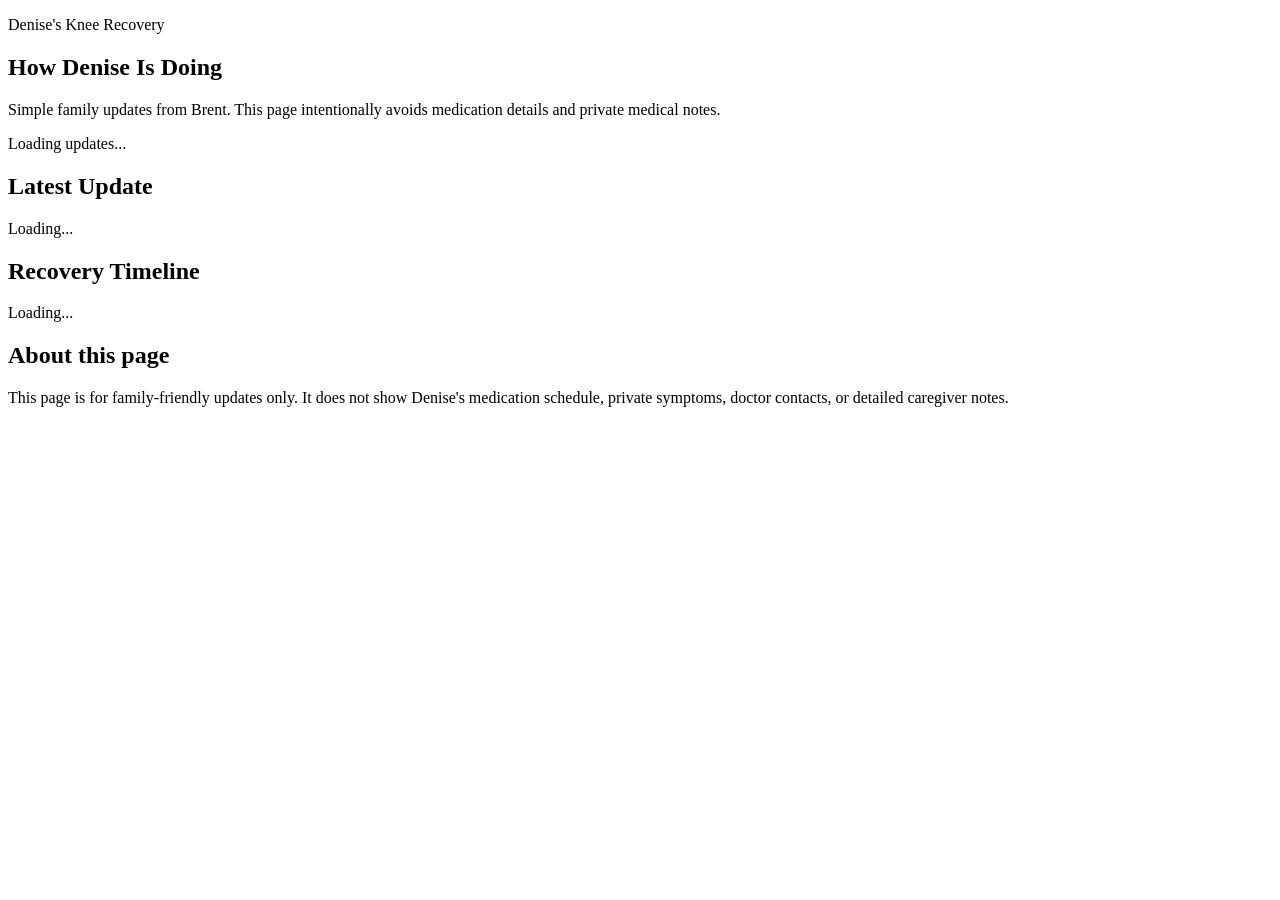
==== docs/index.html @ 3eb045d2 "Add family update page" ====
<!doctype html>
<html lang="en">
<head>
  <meta charset="utf-8" />
  <meta name="viewport" content="width=device-width, initial-scale=1" />
  <title>How Denise Is Doing</title>
  <link rel="stylesheet" href="style.css" />
</head>
<body>
  <main class="page">
    <section class="hero card">
      <p class="eyebrow">Denise's Knee Recovery</p>
      <h1>How Denise Is Doing</h1>
      <p class="intro">Simple family updates from Brent. This page intentionally avoids medication details and private medical notes.</p>
      <p id="last-updated" class="last-updated">Loading updates...</p>
    </section>

    <section id="latest" class="card latest" aria-live="polite">
      <h2>Latest Update</h2>
      <div id="latest-content">Loading...</div>
    </section>

    <section class="card">
      <h2>Recovery Timeline</h2>
      <div id="timeline" class="timeline">Loading...</div>
    </section>

    <section class="card privacy-note">
      <h2>About this page</h2>
      <p>This page is for family-friendly updates only. It does not show Denise's medication schedule, private symptoms, doctor contacts, or detailed caregiver notes.</p>
    </section>
  </main>

  <script src="app.js"></script>
</body>
</html>
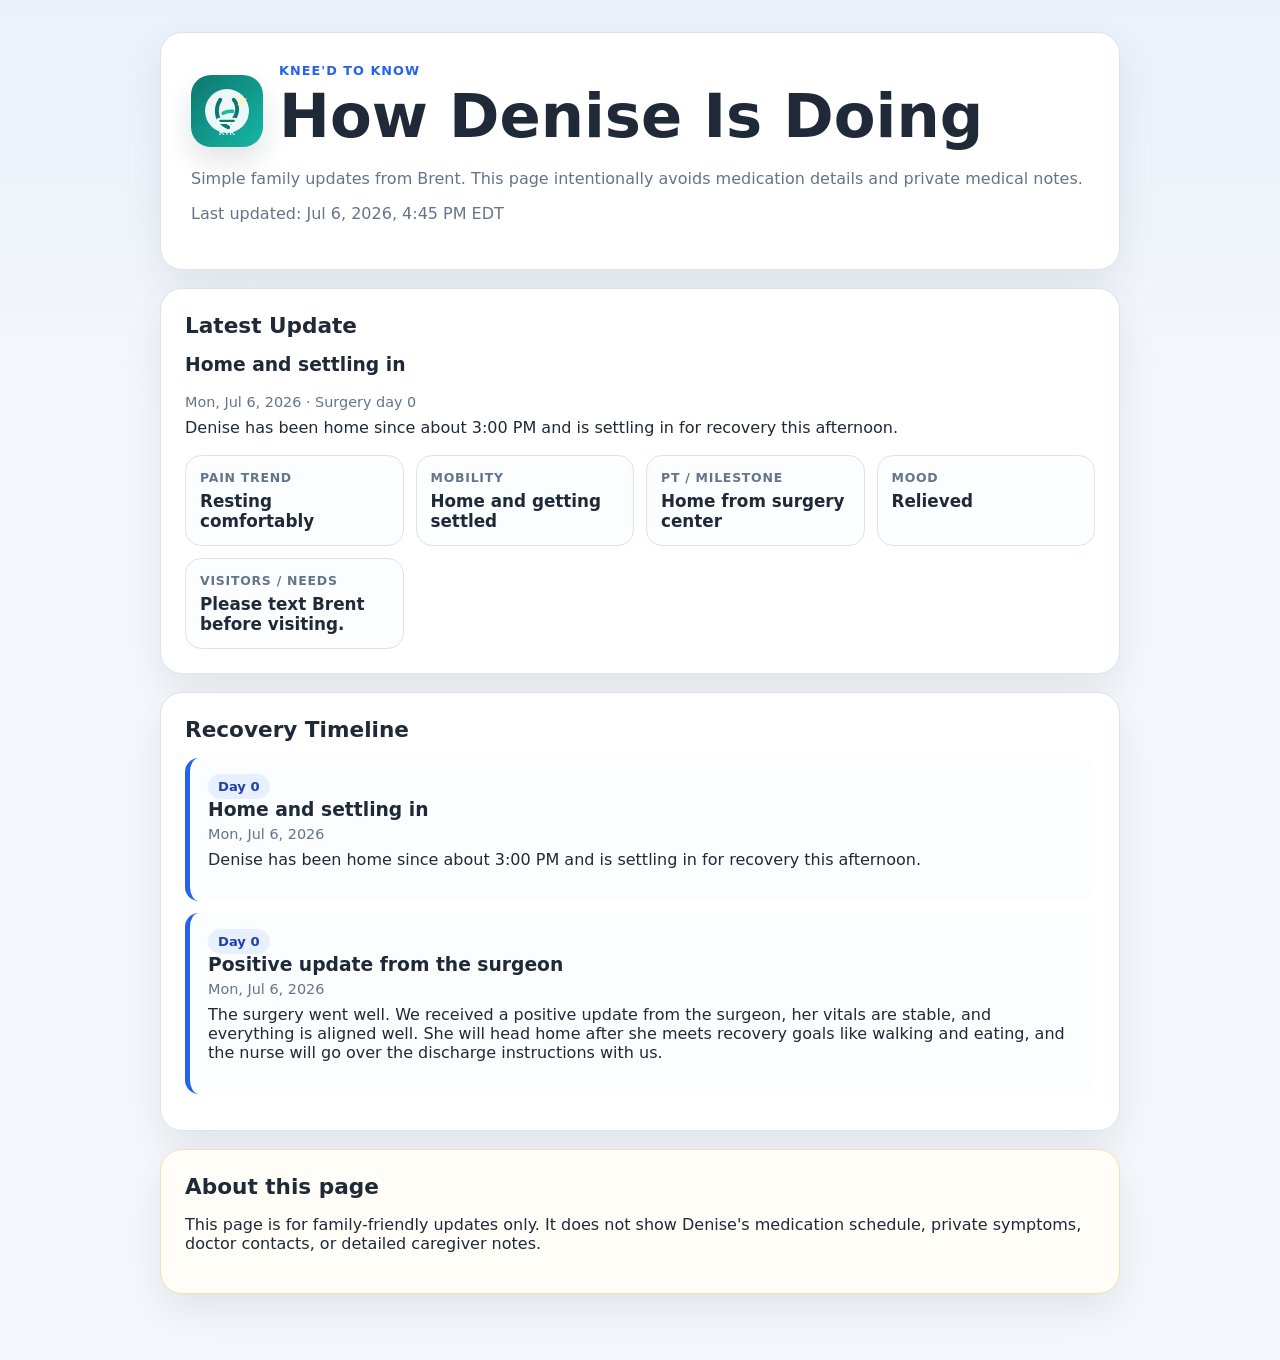
==== commit c0645f06: "update reminder and dashboard workflow" ====
--- a/docs/index.html
+++ b/docs/index.html
@@ -3,14 +3,20 @@
 <head>
   <meta charset="utf-8" />
   <meta name="viewport" content="width=device-width, initial-scale=1" />
-  <title>How Denise Is Doing</title>
+  <title>Knee'd to Know | Family Updates</title>
+  <link rel="icon" href="/icon.svg" />
   <link rel="stylesheet" href="style.css" />
 </head>
 <body>
   <main class="page">
     <section class="hero card">
-      <p class="eyebrow">Denise's Knee Recovery</p>
-      <h1>How Denise Is Doing</h1>
+      <div class="brand-row">
+        <img src="icon.svg" alt="Knee'd to Know logo" class="brand-logo" />
+        <div>
+          <p class="eyebrow">Knee'd to Know</p>
+          <h1>How Denise Is Doing</h1>
+        </div>
+      </div>
       <p class="intro">Simple family updates from Brent. This page intentionally avoids medication details and private medical notes.</p>
       <p id="last-updated" class="last-updated">Loading updates...</p>
     </section>
--- a/docs/style.css
+++ b/docs/style.css
@@ -0,0 +1,169 @@
+:root {
+  color-scheme: light;
+  --bg: #f4f7fb;
+  --card: #ffffff;
+  --text: #1f2937;
+  --muted: #64748b;
+  --line: #dbe3ef;
+  --accent: #2563eb;
+  --accent-soft: #e8f0ff;
+  --good: #047857;
+  --warn: #b45309;
+}
+
+* {
+  box-sizing: border-box;
+}
+
+body {
+  margin: 0;
+  font-family: system-ui, -apple-system, BlinkMacSystemFont, "Segoe UI", sans-serif;
+  background: linear-gradient(180deg, #eaf1fb 0%, var(--bg) 30%, var(--bg) 100%);
+  color: var(--text);
+}
+
+.page {
+  width: min(960px, calc(100% - 32px));
+  margin: 0 auto;
+  padding: 32px 0 48px;
+}
+
+.card {
+  background: var(--card);
+  border: 1px solid var(--line);
+  border-radius: 22px;
+  box-shadow: 0 18px 40px rgba(15, 23, 42, 0.08);
+  padding: 24px;
+  margin-bottom: 18px;
+}
+
+.hero {
+  padding: 30px;
+}
+
+.brand-row {
+  display: flex;
+  align-items: center;
+  gap: 16px;
+  margin-bottom: 10px;
+}
+
+.brand-logo {
+  width: 72px;
+  height: 72px;
+  border-radius: 20px;
+  box-shadow: 0 14px 28px rgba(15, 23, 42, 0.12);
+  flex: 0 0 auto;
+}
+
+.eyebrow {
+  color: var(--accent);
+  font-weight: 800;
+  letter-spacing: .08em;
+  text-transform: uppercase;
+  font-size: .8rem;
+  margin: 0 0 8px;
+}
+
+h1, h2, h3, p {
+  margin-top: 0;
+}
+
+h1 {
+  font-size: clamp(2rem, 5vw, 3.8rem);
+  line-height: 1;
+  margin-bottom: 12px;
+}
+
+h2 {
+  font-size: 1.35rem;
+  margin-bottom: 16px;
+}
+
+.intro, .last-updated, .muted {
+  color: var(--muted);
+}
+
+.latest-grid {
+  display: grid;
+  grid-template-columns: repeat(auto-fit, minmax(180px, 1fr));
+  gap: 12px;
+  margin-top: 18px;
+}
+
+.stat {
+  border: 1px solid var(--line);
+  background: #fbfdff;
+  border-radius: 16px;
+  padding: 14px;
+}
+
+.stat-label {
+  display: block;
+  color: var(--muted);
+  font-size: .78rem;
+  font-weight: 700;
+  text-transform: uppercase;
+  letter-spacing: .06em;
+  margin-bottom: 6px;
+}
+
+.stat-value {
+  font-size: 1.05rem;
+  font-weight: 750;
+}
+
+.update-card {
+  border-left: 5px solid var(--accent);
+  padding: 16px 16px 16px 18px;
+  background: #fbfdff;
+  border-radius: 14px;
+  margin-bottom: 12px;
+}
+
+.update-card h3 {
+  margin-bottom: 6px;
+}
+
+.update-meta {
+  color: var(--muted);
+  font-size: .9rem;
+  margin-bottom: 8px;
+}
+
+.badge {
+  display: inline-block;
+  padding: 5px 10px;
+  border-radius: 999px;
+  background: var(--accent-soft);
+  color: #1e40af;
+  font-weight: 700;
+  font-size: .82rem;
+}
+
+.privacy-note {
+  background: #fffdf7;
+  border-color: #f4dfb6;
+}
+
+@media (max-width: 640px) {
+  .brand-row {
+    align-items: flex-start;
+  }
+
+  .brand-logo {
+    width: 60px;
+    height: 60px;
+    border-radius: 18px;
+  }
+
+  .page {
+    width: min(100% - 20px, 960px);
+    padding-top: 16px;
+  }
+
+  .card, .hero {
+    padding: 18px;
+    border-radius: 18px;
+  }
+}
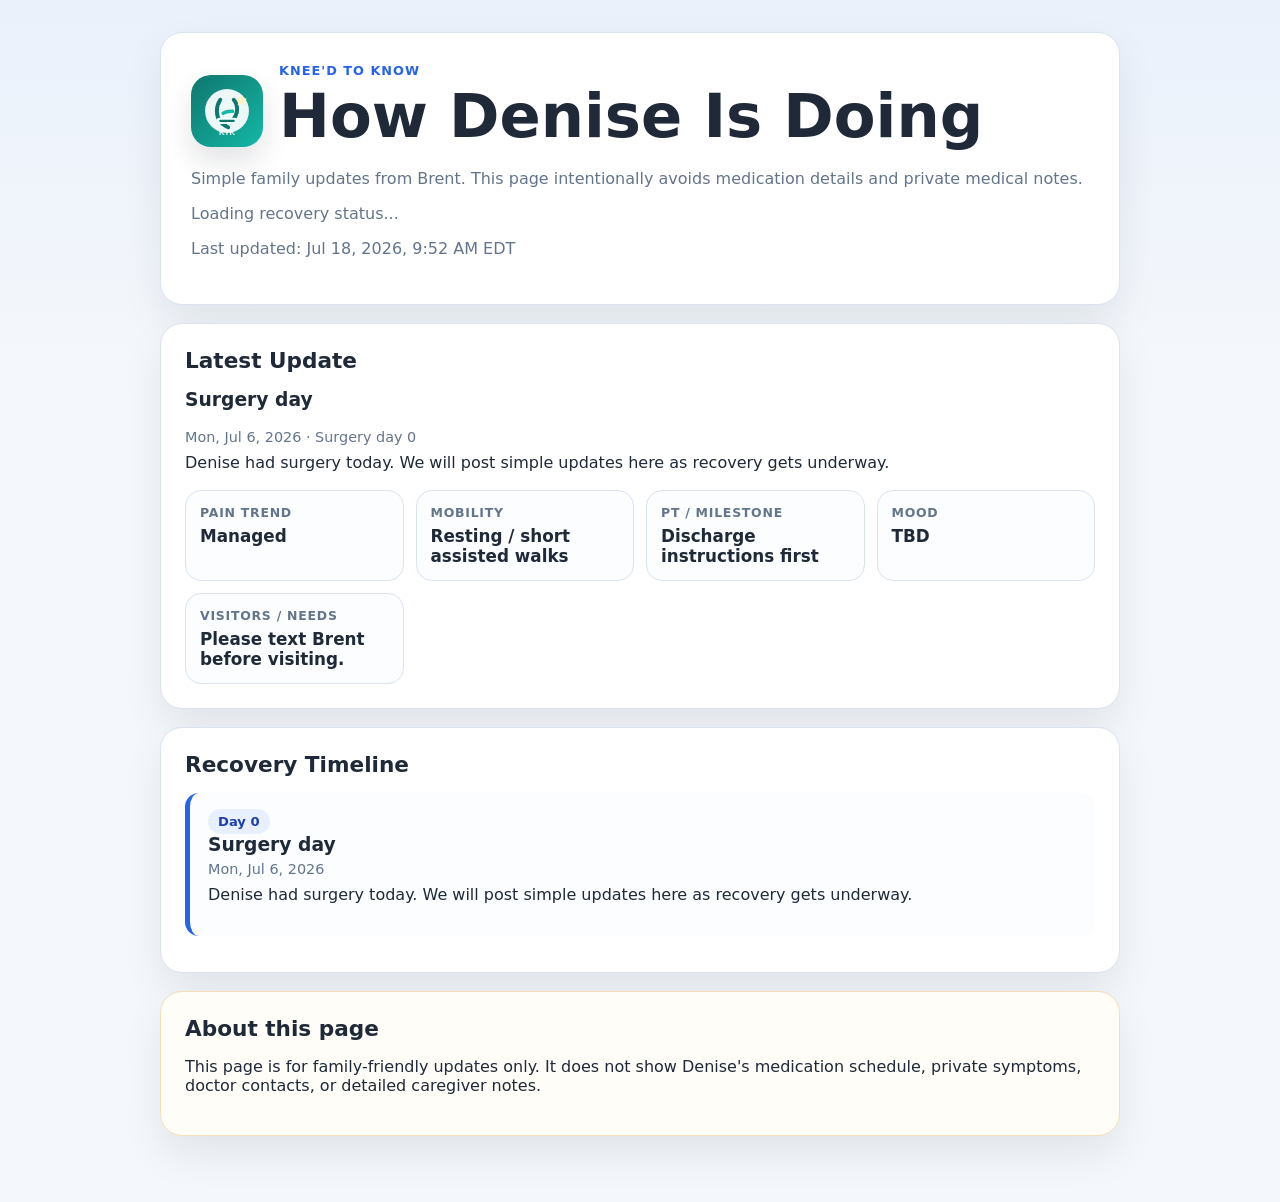
==== commit d596816a: "Add FastAPI recovery application" ====
--- a/docs/index.html
+++ b/docs/index.html
@@ -18,6 +18,7 @@
         </div>
       </div>
       <p class="intro">Simple family updates from Brent. This page intentionally avoids medication details and private medical notes.</p>
+      <p id="recovery-status" class="last-updated">Loading recovery status...</p>
       <p id="last-updated" class="last-updated">Loading updates...</p>
     </section>
 
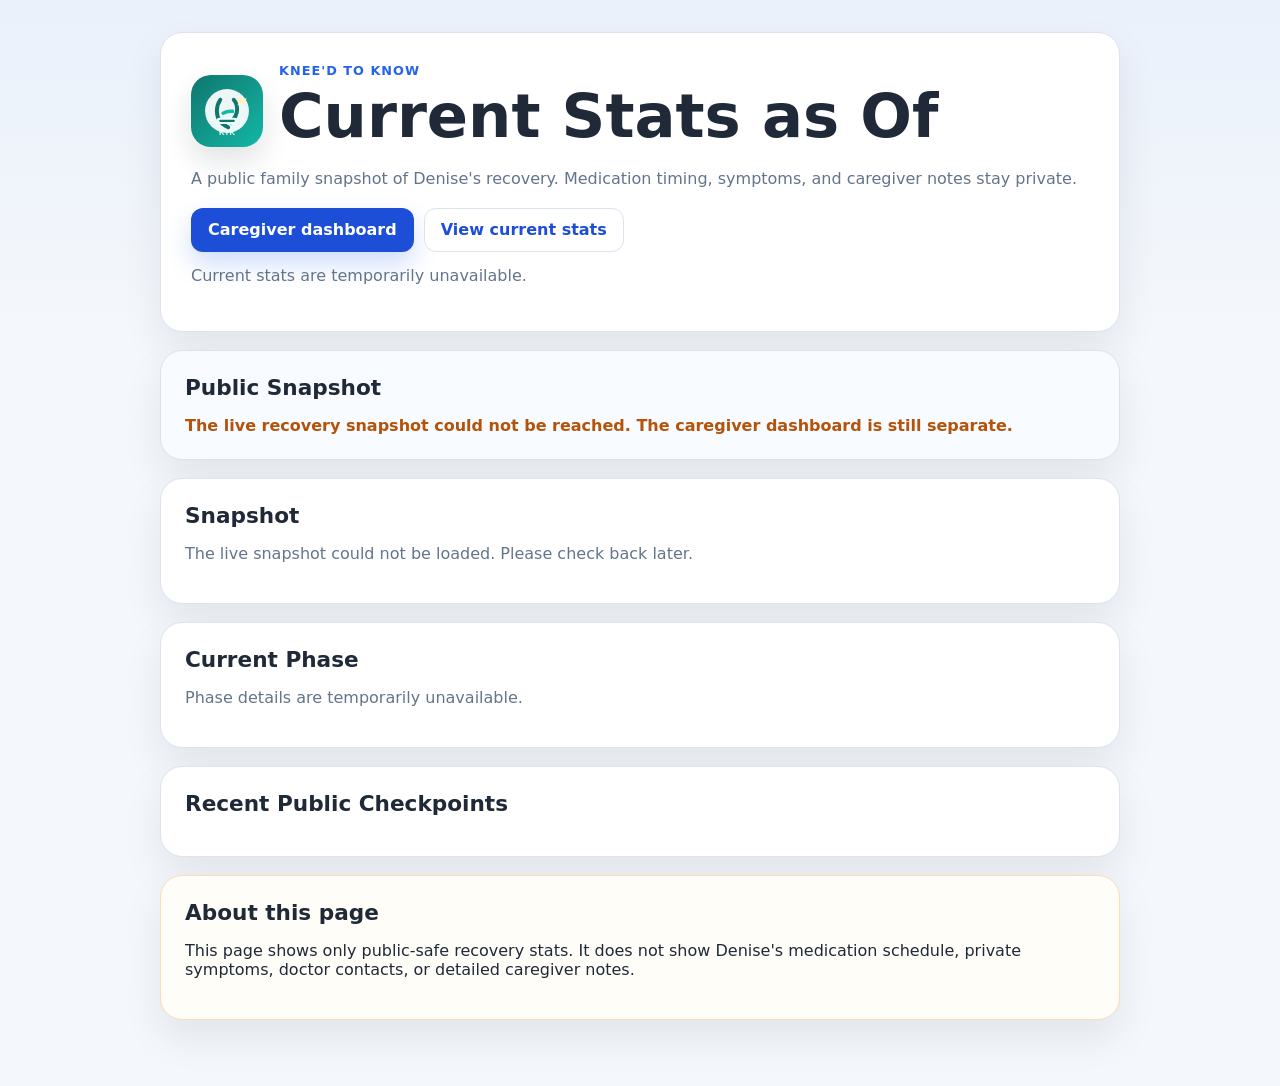
==== commit cfee795d: "Archive: sync mele01 running site, add recovery data and final report" ====
--- a/docs/index.html
+++ b/docs/index.html
@@ -3,9 +3,9 @@
 <head>
   <meta charset="utf-8" />
   <meta name="viewport" content="width=device-width, initial-scale=1" />
-  <title>Knee'd to Know | Family Updates</title>
+  <title>Knee'd to Know | Current Stats</title>
   <link rel="icon" href="/icon.svg" />
-  <link rel="stylesheet" href="style.css" />
+  <link rel="stylesheet" href="style.css?v=20260711c" />
 </head>
 <body>
   <main class="page">
@@ -14,27 +14,40 @@
         <img src="icon.svg" alt="Knee'd to Know logo" class="brand-logo" />
         <div>
           <p class="eyebrow">Knee'd to Know</p>
-          <h1>How Denise Is Doing</h1>
+          <h1>Current Stats as Of</h1>
         </div>
       </div>
-      <p class="intro">Simple family updates from Brent. This page intentionally avoids medication details and private medical notes.</p>
-      <p id="recovery-status" class="last-updated">Loading recovery status...</p>
-      <p id="last-updated" class="last-updated">Loading updates...</p>
+      <p class="intro">A public family snapshot of Denise's recovery. Medication timing, symptoms, and caregiver notes stay private.</p>
+      <div class="hero-actions" aria-label="Recovery tools">
+        <a class="button button-primary" href="/caregiver">Caregiver dashboard</a>
+        <a class="button button-secondary" href="#stats">View current stats</a>
+      </div>
+      <p id="last-updated" class="last-updated">Loading current stats...</p>
     </section>
 
-    <section id="latest" class="card latest" aria-live="polite">
-      <h2>Latest Update</h2>
-      <div id="latest-content">Loading...</div>
+    <section class="card status-note" aria-labelledby="status-heading">
+      <h2 id="status-heading">Public Snapshot</h2>
+      <p id="freshness-note" class="status-copy">Checking the live recovery state...</p>
     </section>
 
-    <section class="card">
-      <h2>Recovery Timeline</h2>
-      <div id="timeline" class="timeline">Loading...</div>
+    <section id="stats" class="card" aria-live="polite">
+      <h2>Snapshot</h2>
+      <div id="stats-grid" class="stats-grid">Loading...</div>
+    </section>
+
+    <section class="card" aria-labelledby="phase-heading">
+      <h2 id="phase-heading">Current Phase</h2>
+      <div id="phase-copy" class="phase-copy">Loading...</div>
+    </section>
+
+    <section class="card" aria-labelledby="checks-heading">
+      <h2 id="checks-heading">Recent Public Checkpoints</h2>
+      <div id="checks-list" class="check-list">Loading...</div>
     </section>
 
     <section class="card privacy-note">
       <h2>About this page</h2>
-      <p>This page is for family-friendly updates only. It does not show Denise's medication schedule, private symptoms, doctor contacts, or detailed caregiver notes.</p>
+      <p>This page shows only public-safe recovery stats. It does not show Denise's medication schedule, private symptoms, doctor contacts, or detailed caregiver notes.</p>
     </section>
   </main>
 
--- a/docs/style.css
+++ b/docs/style.css
@@ -7,6 +7,7 @@
   --line: #dbe3ef;
   --accent: #2563eb;
   --accent-soft: #e8f0ff;
+  --accent-strong: #1d4ed8;
   --good: #047857;
   --warn: #b45309;
 }
@@ -20,6 +21,10 @@
   font-family: system-ui, -apple-system, BlinkMacSystemFont, "Segoe UI", sans-serif;
   background: linear-gradient(180deg, #eaf1fb 0%, var(--bg) 30%, var(--bg) 100%);
   color: var(--text);
+}
+
+a {
+  color: inherit;
 }
 
 .page {
@@ -75,9 +80,98 @@
   margin-bottom: 12px;
 }
 
+.hero-actions {
+  display: flex;
+  flex-wrap: wrap;
+  gap: 10px;
+  margin: 20px 0 14px;
+}
+
+.button {
+  display: inline-flex;
+  align-items: center;
+  justify-content: center;
+  min-height: 44px;
+  border-radius: 12px;
+  padding: 10px 16px;
+  font-weight: 800;
+  text-decoration: none;
+  border: 1px solid transparent;
+}
+
+.button-primary {
+  background: var(--accent-strong);
+  color: #fff;
+  box-shadow: 0 12px 24px rgba(37, 99, 235, 0.22);
+}
+
+.button-secondary {
+  background: #fff;
+  color: var(--accent-strong);
+  border-color: var(--line);
+}
+
+.status-note {
+  background: #f8fbff;
+}
+
+.status-copy {
+  margin-bottom: 0;
+  color: var(--muted);
+  font-weight: 650;
+}
+
+.status-copy.stale {
+  color: var(--warn);
+}
+
 h2 {
   font-size: 1.35rem;
   margin-bottom: 16px;
+}
+
+.stats-grid {
+  display: grid;
+  grid-template-columns: repeat(auto-fit, minmax(170px, 1fr));
+  gap: 12px;
+}
+
+.phase-range {
+  color: var(--accent);
+  font-weight: 800;
+  margin-bottom: 6px;
+  text-transform: uppercase;
+  letter-spacing: .06em;
+  font-size: .78rem;
+}
+
+.phase-summary {
+  margin-bottom: 0;
+  color: var(--muted);
+}
+
+.check-list {
+  display: grid;
+  gap: 10px;
+}
+
+.check-item {
+  display: flex;
+  justify-content: space-between;
+  gap: 16px;
+  padding: 12px 14px;
+  border: 1px solid var(--line);
+  border-radius: 14px;
+  background: #fbfdff;
+}
+
+.check-label {
+  font-weight: 700;
+}
+
+.check-time {
+  color: var(--muted);
+  white-space: nowrap;
 }
 
 .intro, .last-updated, .muted {
@@ -166,4 +260,21 @@
     padding: 18px;
     border-radius: 18px;
   }
-}
+
+  .hero-actions {
+    flex-direction: column;
+  }
+
+  .button {
+    width: 100%;
+  }
+
+  .check-item {
+    flex-direction: column;
+    gap: 4px;
+  }
+
+  .check-time {
+    white-space: normal;
+  }
+}
